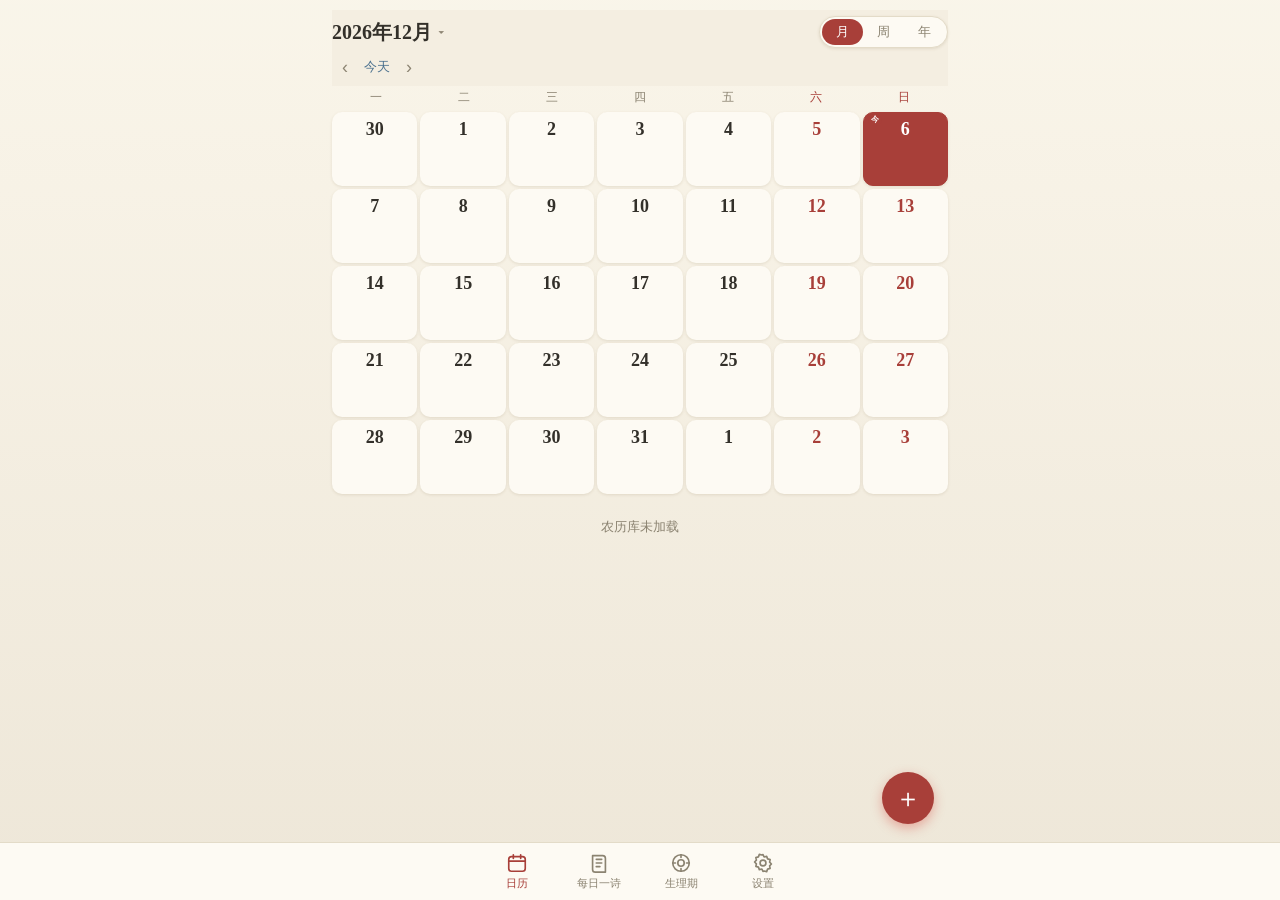
==== index.html @ 50128170 "诗词库扩充至300首并区分同名诗；界面改为古风视觉（宣纸底、朱砂点缀、楷体标题）" ====
<!DOCTYPE html>
<html lang="zh-CN">
<head>
  <meta charset="utf-8">
  <meta name="viewport" content="width=device-width, initial-scale=1, viewport-fit=cover">
  <meta name="theme-color" content="#a83f39">
  <meta name="description" content="无广告离线万年历：农历节气、法定节假日调休、黄历宜忌、日程提醒、生理期记录">
  <title>万年历</title>
  <meta name="apple-mobile-web-app-capable" content="yes">
  <meta name="mobile-web-app-capable" content="yes">
  <meta name="apple-mobile-web-app-status-bar-style" content="default">
  <meta name="apple-mobile-web-app-title" content="万年历">
  <link rel="manifest" href="manifest.webmanifest">
  <link rel="icon" href="icons/icon-192.png" type="image/png">
  <link rel="apple-touch-icon" href="icons/apple-touch-icon.png">
  <link rel="stylesheet" href="css/style.css">
</head>
<body>
  <div class="app">
    <main id="view-calendar" class="tab-view"></main>
    <main id="view-poem" class="tab-view" hidden></main>
    <main id="view-period" class="tab-view" hidden></main>
    <main id="view-settings" class="tab-view" hidden></main>
  </div>

  <div id="overlay-root"></div>
  <div id="picker-root" data-open="0"></div>
  <div id="history-root"></div>
  <div id="lock-root"></div>

  <nav class="tabbar">
    <button data-action="tab" data-tab="calendar" class="on">
      <svg viewBox="0 0 24 24"><rect x="3" y="5" width="18" height="16" rx="3"/><path d="M3 10h18M8 3v4M16 3v4"/></svg>
      日历
    </button>
    <button data-action="tab" data-tab="poem">
      <svg viewBox="0 0 24 24"><path d="M5 4h11a3 3 0 0 1 3 3v15H8a3 3 0 0 1-3-3z"/><path d="M9 8h6M9 12h6M9 16h4"/></svg>
      每日一诗
    </button>
    <button data-action="tab" data-tab="period">
      <svg viewBox="0 0 24 24"><circle cx="12" cy="12" r="9"/><path d="M12 3v3M12 18v3M3 12h3M18 12h3"/><circle cx="12" cy="12" r="3.5"/></svg>
      生理期
    </button>
    <button data-action="tab" data-tab="settings">
      <svg viewBox="0 0 24 24"><circle cx="12" cy="12" r="3.2"/><path d="M12 2.8l1.2 2.6 2.8-.6 1 2.7 2.8.8-.6 2.8 2 2-2 2 .6 2.8-2.8.8-1 2.7-2.8-.6L12 21.2l-1.2-2.6-2.8.6-1-2.7-2.8-.8.6-2.8-2-2 2-2-.6-2.8 2.8-.8 1-2.7 2.8.6z"/></svg>
      设置
    </button>
  </nav>

  <script src="js/lib/lunar.js"></script>
  <script type="module" src="js/app.js"></script>
</body>
</html>
---- css/style.css ----
/* 万年历 · 无广告离线版 · 古风视觉 */
:root {
  --bg: #f4eee1;           /* 宣纸 */
  --card: #fdfaf3;
  --text: #33302a;         /* 墨色 */
  --muted: #8b8371;
  --border: #e3dbc8;
  --accent: #a83f39;       /* 朱砂 */
  --accent-soft: #f6e7e0;
  --red: #a83f39;
  --orange: #b8763a;       /* 赭石 */
  --blue: #4a708e;         /* 黛蓝 */
  --green: #587b52;        /* 竹青 */
  --purple: #7c5f9e;       /* 青莲 */
  --rose: #c95c7c;         /* 海棠 */
  --shadow: 0 1px 3px rgba(110,90,50,.14);
}
@media (prefers-color-scheme: dark) {
  :root {
    --bg: #191611;         /* 暖夜 */
    --card: #221e17;
    --text: #e7e0d0;
    --muted: #9a917c;
    --border: #38321f;
    --accent: #cf6b5e;
    --accent-soft: #392823;
    --shadow: 0 1px 3px rgba(0,0,0,.45);
  }
}

* { box-sizing: border-box; -webkit-tap-highlight-color: transparent; }
html, body { margin: 0; padding: 0; }
body {
  background: var(--bg);
  background-image: linear-gradient(180deg, rgba(255,252,242,.5), rgba(120,95,50,.05));
  background-attachment: fixed;
  color: var(--text);
  font: 15px/1.5 -apple-system, "PingFang SC", "Microsoft YaHei", "Segoe UI", sans-serif;
  padding-bottom: calc(64px + env(safe-area-inset-bottom));
}
@media (prefers-color-scheme: dark) {
  body { background-image: linear-gradient(180deg, rgba(60,50,30,.25), rgba(0,0,0,.2)); }
}
/* 古风标题字：楷体/宋体 */
.tab-head b, .cal-head .title b, .card h4, .d-title b, .sub-head b,
.poem-title, .poem-body, .agenda h4, .mini h4, .cell .solar, .lock-card b {
  font-family: "Kaiti SC", "STKaiti", "KaiTi", "FZKai-Z03S", "Songti SC", "SimSun", serif;
}
button { font: inherit; color: inherit; background: none; border: 0; cursor: pointer; padding: 0; }
input, select, textarea {
  font: inherit; color: var(--text);
  background: var(--bg); border: 1px solid var(--border);
  border-radius: 8px; padding: 7px 10px; width: 100%; outline: none;
}
input:focus, select:focus, textarea:focus { border-color: var(--accent); }

.app { max-width: 640px; margin: 0 auto; }
.tab-view { padding: 10px 12px 16px; animation: fadein .18s ease; }
@keyframes fadein { from { opacity: .4; } to { opacity: 1; } }

/* ---------- 日历头部 ---------- */
.cal-head { position: sticky; top: 0; z-index: 5; background: var(--bg); padding: 6px 0 8px; }
.cal-head .row1 { display: flex; align-items: center; justify-content: space-between; }
.cal-head .title { font-size: 20px; display: flex; align-items: center; gap: 6px; }
.cal-head .title .chev { color: var(--muted); font-size: 13px; }
.seg { display: flex; background: var(--card); border: 1px solid var(--border); border-radius: 999px; padding: 2px; box-shadow: var(--shadow); }
.seg button { padding: 3px 14px; border-radius: 999px; color: var(--muted); font-size: 13px; }
.seg button.on { background: var(--accent); color: #fff; }
.cal-head .row2 { display: flex; align-items: center; gap: 6px; margin-top: 8px; }
.countdown { flex: 1; display: flex; align-items: center; gap: 6px; font-size: 12.5px; color: var(--muted); overflow: hidden; white-space: nowrap; }
.countdown b { color: var(--accent); }
.chip { background: var(--accent-soft); color: var(--accent); font-size: 11px; padding: 1px 8px; border-radius: 999px; flex-shrink: 0; }
.chip.hot { animation: pulse 1.6s infinite; }
@keyframes pulse { 50% { opacity: .55; } }

.icon-btn { color: var(--muted); padding: 4px 8px; border-radius: 8px; font-size: 16px; }
.icon-btn.sm { font-size: 18px; line-height: 1; padding: 2px 10px; }
.icon-btn:hover { background: var(--card); }
.link { color: var(--blue); font-size: 13px; }
.link.danger { color: var(--red); }

/* ---------- 周表头 / 月网格 ---------- */
.week-header { display: grid; grid-template-columns: repeat(7, 1fr); text-align: center; font-size: 12px; color: var(--muted); padding: 2px 0 6px; }
.week-header .red { color: var(--red); }
.month-grid { display: grid; grid-template-columns: repeat(7, 1fr); gap: 3px; }
.cell {
  position: relative; display: flex; flex-direction: column; align-items: center;
  height: 66px; padding: 5px 1px 3px; border-radius: 10px; overflow: hidden;
  background: var(--card); border: 1px solid transparent; box-shadow: var(--shadow);
}
.cell .solar { font-size: 17px; font-weight: 600; line-height: 1.25; }
.cell.red .solar { color: var(--red); }
.cell.workday .solar { color: var(--orange); }
.cell .sub {
  font-size: 10.5px; color: var(--muted); max-width: 100%; text-align: center;
  line-height: 1.3; overflow: hidden; word-break: break-all;
  display: -webkit-box; -webkit-line-clamp: 2; -webkit-box-orient: vertical;
}
.cell .sub.kind-festival { color: var(--accent); }
.cell .sub.kind-jieqi { color: var(--green); }
.cell .sub.on-period { color: var(--rose); }
.cell.today { border-color: var(--accent); }
.cell.today .solar::after {
  content: "今"; position: absolute; top: 1px; left: 4px;
  font-size: 8px; color: #fff; background: var(--accent);
  border-radius: 999px; padding: 0 3px; line-height: 1.5;
}
.cell.selected { background: var(--accent); border-color: var(--accent); }
.cell.selected .solar, .cell.selected .sub { color: #fff; }
.cell.selected .sub.kind-festival, .cell.selected .sub.kind-jieqi { color: #fff; }
.badge {
  position: absolute; top: 2px; right: 3px; font-size: 8.5px; line-height: 1;
  padding: 2px 3px; border-radius: 4px; color: #fff;
}
.badge.rest { background: var(--red); }
.badge.work { background: var(--orange); }
.marks { margin-top: auto; display: flex; align-items: center; justify-content: center; gap: 2px; min-height: 8px; width: 100%; }
.pbar { display: block; height: 4px; border-radius: 4px; flex: 1 1 auto; min-width: 10px; }
.pbar.k-period { background: var(--rose); }
.pbar.k-pred { background: transparent; border: 1.5px dashed var(--rose); }
.pbar.k-ovu { flex: 0 0 46%; background: var(--purple); }
.pbar.k-fertile { flex: 0 0 46%; background: var(--purple); opacity: .3; }
.dot { display: inline-block; width: 5px; height: 5px; border-radius: 50%; flex: none; }

/* ---------- 周视图 / 年视图 ---------- */
.week-strip .cell { min-height: 72px; }
.agenda { margin-top: 14px; }
.agenda h4 { margin: 0 0 8px; font-size: 14px; display: flex; justify-content: space-between; align-items: center; }
.year-grid { display: grid; grid-template-columns: repeat(3, 1fr); gap: 10px; }
.mini { background: var(--card); border-radius: 12px; padding: 8px 6px; box-shadow: var(--shadow); }
.mini h4 { margin: 0 0 6px; font-size: 13px; text-align: center; color: var(--text); }
.m-grid { display: grid; grid-template-columns: repeat(7, 1fr); gap: 1px; text-align: center; }
.m-cell { font-size: 10px; line-height: 1.9; border-radius: 4px; }
.m-cell.red { color: var(--red); }
.m-cell.work { color: var(--orange); }
.m-cell.today { background: var(--accent); color: #fff; }
.m-cell.dim { visibility: hidden; }

/* ---------- 悬浮按钮 / 底部导航 ---------- */
.fab {
  position: fixed; right: max(16px, calc(50% - 310px + 16px));
  bottom: calc(76px + env(safe-area-inset-bottom));
  width: 52px; height: 52px; border-radius: 50%;
  background: var(--accent); color: #fff; font-size: 26px;
  box-shadow: 0 4px 12px rgba(212,72,62,.4); z-index: 8;
}
.tabbar {
  position: fixed; left: 0; right: 0; bottom: 0; z-index: 9;
  display: flex; justify-content: center; gap: 10px;
  background: var(--card); border-top: 1px solid var(--border);
  padding: 6px 0 calc(6px + env(safe-area-inset-bottom));
}
.tabbar button {
  display: flex; flex-direction: column; align-items: center; gap: 1px;
  color: var(--muted); font-size: 11px; min-width: 72px; padding: 3px 0;
}
.tabbar button svg { width: 22px; height: 22px; fill: none; stroke: currentColor; stroke-width: 1.8; stroke-linecap: round; stroke-linejoin: round; }
.tabbar button.on { color: var(--accent); }

/* ---------- 卡片 / 通用 ---------- */
.tab-head { display: flex; align-items: baseline; gap: 10px; padding: 6px 2px 10px; }
.tab-head b { font-size: 20px; }
.muted { color: var(--muted); font-size: 12.5px; }
.center { text-align: center; }
.card { background: var(--card); border-radius: 14px; padding: 14px; margin-bottom: 12px; box-shadow: var(--shadow); }
.card h4 { margin: 0 0 10px; font-size: 14px; }
.kv { display: flex; justify-content: space-between; gap: 12px; padding: 4px 0; font-size: 13.5px; }
.kv span { color: var(--muted); flex-shrink: 0; }
.kv b { font-weight: 500; text-align: right; }
.empty { color: var(--muted); font-size: 13px; padding: 10px 0; text-align: center; }
.warn { background: var(--accent-soft); color: var(--accent); font-size: 12.5px; border-radius: 8px; padding: 8px 10px; }
.disclaimer { color: var(--muted); font-size: 11.5px; margin: 10px 0 0; text-align: center; }

.btn { border-radius: 10px; padding: 9px 18px; font-size: 14px; }
.btn.primary { background: var(--accent); color: #fff; }
.btn.ghost { border: 1px solid var(--border); color: var(--text); background: var(--card); }
.btn.danger { background: transparent; color: var(--red); border: 1px solid var(--red); }
.btn.sm { padding: 6px 14px; font-size: 13px; }
.form-btns { display: flex; gap: 8px; justify-content: flex-end; margin-top: 10px; flex-wrap: wrap; }
.file-btn { position: relative; overflow: hidden; display: inline-flex; align-items: center; }
.file-btn input { position: absolute; inset: 0; opacity: 0; cursor: pointer; }

/* ---------- 当日详情（内联在日历下方） ---------- */
.day-panel { margin-top: 12px; }
.d-head { display: flex; align-items: center; gap: 6px; margin-bottom: 10px; }
/* ---------- 编辑页（底部抽屉） ---------- */
.sheet-backdrop { position: fixed; inset: 0; background: rgba(0,0,0,.42); z-index: 20; animation: fadein .18s ease; }
.sheet-card {
  position: fixed; left: 50%; transform: translateX(-50%);
  bottom: 0; width: 100%; max-width: 640px; max-height: 88vh; overflow-y: auto;
  background: var(--bg); border-radius: 18px 18px 0 0; z-index: 21;
  padding: 12px 14px calc(20px + env(safe-area-inset-bottom));
  animation: slideup .22s ease;
}
.sheet-card.small { max-height: 70vh; }
@keyframes slideup { from { transform: translate(-50%, 40px); opacity: .5; } }
.d-head { display: flex; align-items: center; gap: 6px; margin-bottom: 10px; }
.d-title { flex: 1; display: flex; flex-direction: column; }
.d-title b { font-size: 17px; }
.d-title span { font-size: 12.5px; color: var(--muted); }
.chips { display: flex; flex-wrap: wrap; gap: 6px; margin-bottom: 10px; }
.fchip {
  display: inline-flex; align-items: center; gap: 4px;
  background: var(--accent-soft); color: var(--accent);
  font-size: 12.5px; border-radius: 999px; padding: 3px 6px 3px 10px;
}
.fchip.j { background: rgba(58,166,117,.12); color: var(--green); }
.fadd { color: inherit; font-weight: 700; padding: 0 4px; font-size: 13px; }

.yiji { display: grid; grid-template-columns: 1fr 1fr; gap: 8px; margin-bottom: 8px; }
.yj { border-radius: 10px; padding: 8px 10px; font-size: 12.5px; line-height: 1.7; }
.yj label { display: inline-block; font-weight: 700; margin-right: 6px; color: #fff; border-radius: 6px; padding: 0 7px; font-size: 12px; }
.yj.yi { background: rgba(58,166,117,.1); } .yj.yi label { background: var(--green); }
.yj.ji { background: rgba(212,72,62,.08); } .yj.ji label { background: var(--red); }
.almanac { border-top: 1px dashed var(--border); padding-top: 6px; }
.tip-card .tip { margin: 0; font-size: 13.5px; line-height: 1.8; color: var(--text); }
.tip-card h4 { color: var(--green); }

/* ---------- 每日一诗 ---------- */
.poem-card { text-align: center; padding: 20px 16px 14px; }
.poem-title { margin: 2px 0 4px; font-size: 21px; letter-spacing: 1px; }
.poem-author { color: var(--muted); font-size: 13px; margin-bottom: 14px; }
.poem-author .chip { margin-left: 6px; }
.poem-body {
  font-size: 16.5px; line-height: 2.15; color: var(--text);
  font-family: "Kaiti SC", "KaiTi", "STKaiti", "Songti SC", "SimSun", serif;
}.poem-divider { border-top: 1px dashed var(--border); margin: 16px 24px 12px; }
.poem-tr { text-align: left; background: var(--bg); border-radius: 10px; padding: 10px 14px; }
.poem-tr label { font-size: 12px; color: var(--muted); display: block; margin-bottom: 4px; }
.poem-tr p { margin: 0; font-size: 13.5px; line-height: 1.9; }

/* ---------- 日程行 ---------- */
.ev-row { display: flex; align-items: flex-start; gap: 8px; padding: 8px 0; border-bottom: 1px solid var(--border); }
.ev-row:last-of-type { border-bottom: 0; }
.ev-row.done .ev-title { text-decoration: line-through; color: var(--muted); }
.check {
  width: 20px; height: 20px; border: 1.5px solid var(--muted); border-radius: 50%;
  color: #fff; font-size: 12px; line-height: 1; flex-shrink: 0; margin-top: 2px;
}
.check.on { background: var(--green); border-color: var(--green); }
.ev-main { flex: 1; }
.ev-title { font-size: 14.5px; }
.ev-meta { font-size: 12px; color: var(--muted); display: flex; align-items: center; gap: 4px; margin-top: 2px; }
.ev-note { font-size: 12.5px; color: var(--muted); margin-top: 2px; }

/* ---------- 生理期 ---------- */
.period-card .p-status { display: flex; align-items: center; gap: 8px; font-size: 15.5px; font-weight: 600; }
.p-status.big { font-size: 17px; }
.pdot { width: 10px; height: 10px; border-radius: 50%; background: var(--muted); flex-shrink: 0; }
.pdot.period { background: var(--rose); }
.pdot.predicted-period { background: transparent; border: 2px dashed var(--rose); }
.pdot.ovulation { background: var(--purple); }
.pdot.fertile { background: var(--purple); opacity: .45; }
.p-sub { color: var(--muted); font-size: 12.5px; margin-top: 6px; }
.p-grid { display: grid; grid-template-columns: 1fr 1fr; gap: 8px; margin-top: 10px; }
.p-grid > div { background: var(--bg); border-radius: 10px; padding: 8px 10px; }
.p-grid span { display: block; font-size: 11.5px; color: var(--muted); }
.p-grid b { font-size: 13.5px; }
.p-btns { display: flex; gap: 8px; margin-top: 12px; flex-wrap: wrap; }
.stepper-row { display: flex; justify-content: space-between; align-items: center; padding: 7px 0; font-size: 14px; gap: 10px; }
.stepper-row > span { flex-shrink: 0; }
.stepper-row > input { max-width: 130px; }
.stepper { display: flex; align-items: center; gap: 2px; background: var(--bg); border-radius: 999px; padding: 2px; }
.stepper button { width: 30px; height: 30px; border-radius: 50%; font-size: 16px; color: var(--accent); }
.stepper b { min-width: 52px; text-align: center; font-size: 13.5px; }
.toggle { width: 44px; height: 26px; border-radius: 999px; background: var(--border); position: relative; transition: background .2s; }
.toggle i { position: absolute; top: 3px; left: 3px; width: 20px; height: 20px; border-radius: 50%; background: #fff; transition: left .2s; }
.toggle.on { background: var(--green); }
.toggle.on i { left: 21px; }
.rec-label { font-size: 12px; color: var(--muted); padding: 8px 0 2px; border-top: 1px solid var(--border); margin-top: 6px; }
.rec-row { display: flex; justify-content: space-between; align-items: center; gap: 8px; padding: 8px 0; border-bottom: 1px solid var(--border); font-size: 13.5px; }
.rec-row:last-child { border-bottom: 0; }
.rec-ops { display: flex; gap: 10px; flex-shrink: 0; }

/* ---------- 全屏子页面（历史记录等） ---------- */
.subpage {
  position: fixed; top: 0; bottom: 0; left: 50%; transform: translateX(-50%);
  width: 100%; max-width: 640px; z-index: 30;
  background: var(--bg); display: flex; flex-direction: column;
  animation: fadein .18s ease;
}
.sub-head { display: flex; align-items: center; gap: 12px; padding: 14px 14px 12px; border-bottom: 1px solid var(--border); }
.sub-head b { font-size: 18px; }
.back-btn { color: var(--accent); font-size: 14.5px; padding: 4px 0 4px 8px; margin-left: auto; }
.sub-body { flex: 1; overflow-y: auto; padding: 12px 14px calc(24px + env(safe-area-inset-bottom)); }

/* ---------- 表单 ---------- */
.form { display: flex; flex-direction: column; gap: 10px; }
.form label { display: flex; flex-direction: column; gap: 4px; font-size: 12.5px; color: var(--muted); }
.form input, .form select, .form textarea { color: var(--text); font-size: 14.5px; }
.grid2 { display: grid; grid-template-columns: 1fr 1fr; gap: 10px; }
.jump { display: flex; gap: 8px; margin: 12px 0 8px; }
.jump .btn { white-space: nowrap; flex: none; }
.month-btns { display: grid; grid-template-columns: repeat(4, 1fr); gap: 8px; }
.month-btns button { background: var(--card); border: 1px solid var(--border); border-radius: 10px; padding: 9px 0; font-size: 14px; }
.month-btns button.on { background: var(--accent); color: #fff; border-color: var(--accent); }
.year-nav { display: flex; align-items: center; justify-content: center; gap: 18px; margin-bottom: 12px; font-size: 17px; }

/* ---------- 提示条 / 锁屏 ---------- */
.toast {
  position: fixed; left: 50%; bottom: calc(84px + env(safe-area-inset-bottom));
  transform: translateX(-50%) translateY(10px); z-index: 40;
  background: #33373d; color: #fff; font-size: 13px;
  border-radius: 999px; padding: 8px 18px; opacity: 0; pointer-events: none;
  transition: all .22s ease; max-width: 86vw;
}
.toast.show { opacity: 1; transform: translateX(-50%); }
.toast.err { background: var(--red); }
.lock { position: fixed; inset: 0; z-index: 100; background: var(--bg); display: flex; align-items: center; justify-content: center; }
.lock-card { display: flex; flex-direction: column; gap: 12px; align-items: center; width: 260px; }
.lock-icon { font-size: 40px; }
.lock-card input { text-align: center; letter-spacing: 6px; font-size: 18px; }
.lock-err { color: var(--red); font-size: 12.5px; min-height: 18px; margin: 0; }

@media (min-width: 480px) {
  .cell { height: 74px; }
  .cell .solar { font-size: 18px; }
}
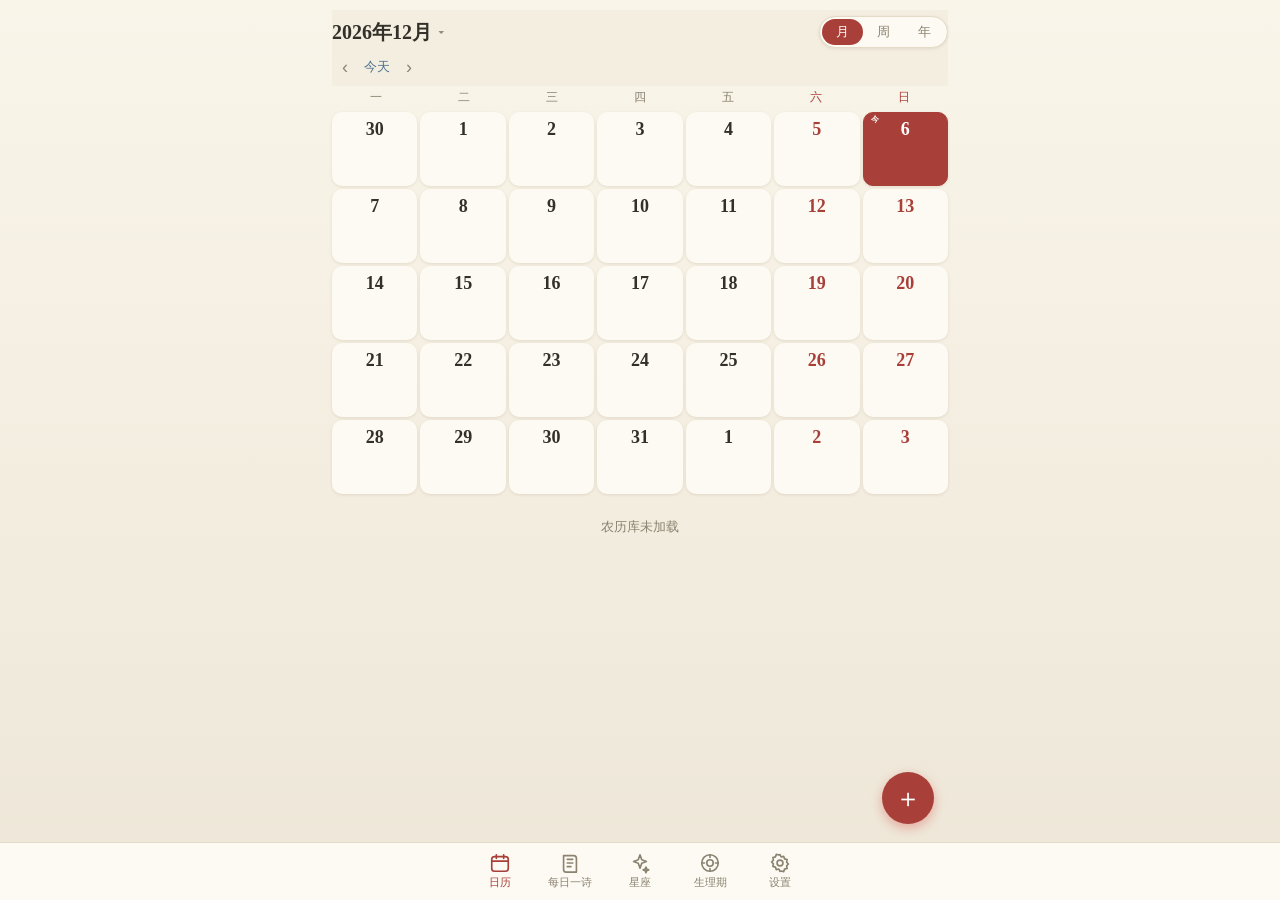
==== commit 8a9a0750: "新增星座运势标签页：12星座每日运势本地生成，文案200-300字" ====
--- a/index.html
+++ b/index.html
@@ -19,6 +19,7 @@
   <div class="app">
     <main id="view-calendar" class="tab-view"></main>
     <main id="view-poem" class="tab-view" hidden></main>
+    <main id="view-zodiac" class="tab-view" hidden></main>
     <main id="view-period" class="tab-view" hidden></main>
     <main id="view-settings" class="tab-view" hidden></main>
   </div>
@@ -37,6 +38,10 @@
       <svg viewBox="0 0 24 24"><path d="M5 4h11a3 3 0 0 1 3 3v15H8a3 3 0 0 1-3-3z"/><path d="M9 8h6M9 12h6M9 16h4"/></svg>
       每日一诗
     </button>
+    <button data-action="tab" data-tab="zodiac">
+      <svg viewBox="0 0 24 24"><path d="M12 3l1.9 5.4L19 10.3l-5.1 1.9L12 17.6l-1.9-5.4L5 10.3l5.1-1.9z"/><path d="M18.5 16.5l.8 2.2 2.2.8-2.2.8-.8 2.2-.8-2.2-2.2-.8 2.2-.8z"/></svg>
+      星座
+    </button>
     <button data-action="tab" data-tab="period">
       <svg viewBox="0 0 24 24"><circle cx="12" cy="12" r="9"/><path d="M12 3v3M12 18v3M3 12h3M18 12h3"/><circle cx="12" cy="12" r="3.5"/></svg>
       生理期
--- a/css/style.css
+++ b/css/style.css
@@ -146,13 +146,13 @@
 }
 .tabbar {
   position: fixed; left: 0; right: 0; bottom: 0; z-index: 9;
-  display: flex; justify-content: center; gap: 10px;
+  display: flex; justify-content: center; gap: 6px;
   background: var(--card); border-top: 1px solid var(--border);
   padding: 6px 0 calc(6px + env(safe-area-inset-bottom));
 }
 .tabbar button {
   display: flex; flex-direction: column; align-items: center; gap: 1px;
-  color: var(--muted); font-size: 11px; min-width: 72px; padding: 3px 0;
+  color: var(--muted); font-size: 10.5px; min-width: 64px; padding: 3px 0;
 }
 .tabbar button svg { width: 22px; height: 22px; fill: none; stroke: currentColor; stroke-width: 1.8; stroke-linecap: round; stroke-linejoin: round; }
 .tabbar button.on { color: var(--accent); }
@@ -228,6 +228,30 @@
 .poem-tr { text-align: left; background: var(--bg); border-radius: 10px; padding: 10px 14px; }
 .poem-tr label { font-size: 12px; color: var(--muted); display: block; margin-bottom: 4px; }
 .poem-tr p { margin: 0; font-size: 13.5px; line-height: 1.9; }
+
+/* ---------- 星座运势 ---------- */
+.zg-grid { display: grid; grid-template-columns: repeat(3, 1fr); gap: 8px; margin-bottom: 12px; }
+.zg-cell {
+  display: flex; flex-direction: column; align-items: center; gap: 2px;
+  background: var(--card); border: 1px solid var(--border); border-radius: 10px;
+  padding: 9px 0 7px; font-size: 12px; color: var(--muted); box-shadow: var(--shadow);
+}
+.zg-cell .zg-sym { font-size: 19px; line-height: 1.2; color: var(--text); }
+.zg-cell.on { border-color: var(--accent); color: var(--accent); background: var(--accent-soft); }
+.zg-cell.on .zg-sym { color: var(--accent); }
+.zg-head { display: flex; align-items: center; gap: 12px; margin-bottom: 12px; }
+.zg-big { font-size: 36px; line-height: 1; color: var(--accent); }
+.zg-head b { font-size: 19px; display: block; }
+.zg-head span { font-size: 12px; color: var(--muted); display: block; margin-top: 2px; }
+.zg-rates { display: grid; grid-template-columns: 1fr 1fr; gap: 6px 16px; margin-bottom: 10px; }
+.zg-rate { display: flex; justify-content: space-between; align-items: baseline; font-size: 13px; color: var(--muted); }
+.zg-rate b { color: var(--accent); letter-spacing: 1px; font-weight: 400; }
+.zg-lucky {
+  display: flex; gap: 6px 14px; flex-wrap: wrap; font-size: 12.5px; color: var(--muted);
+  background: var(--bg); border-radius: 8px; padding: 8px 12px; margin-bottom: 10px;
+}
+.zg-lucky b { color: var(--text); font-weight: 500; }
+.zg-text { margin: 0; font-size: 14px; line-height: 1.95; text-align: justify; }
 
 /* ---------- 日程行 ---------- */
 .ev-row { display: flex; align-items: flex-start; gap: 8px; padding: 8px 0; border-bottom: 1px solid var(--border); }
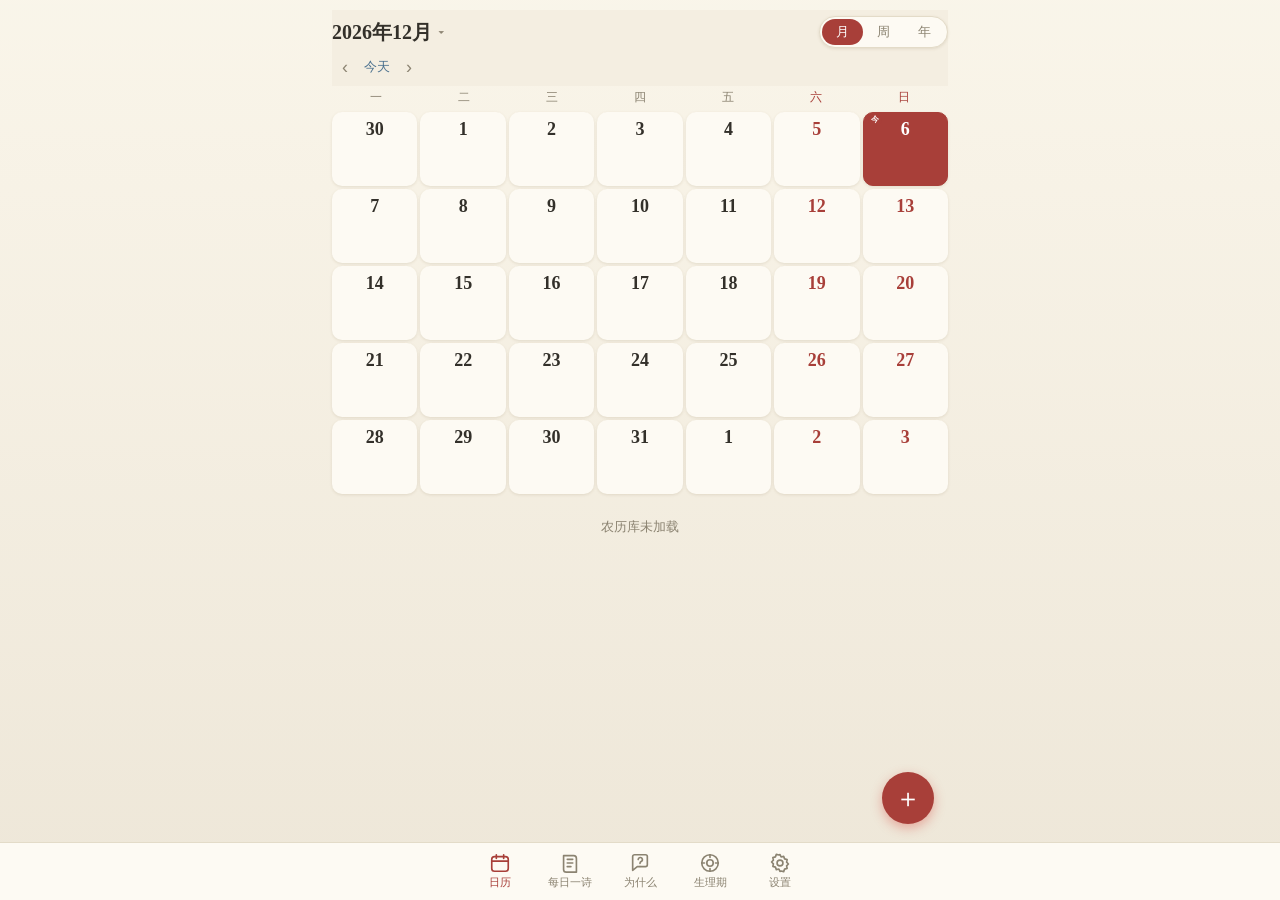
==== commit 2cdb58b3: "星座运势替换为十万个为什么：10个经典科普问答，每日一问+随机换一个" ====
--- a/index.html
+++ b/index.html
@@ -19,7 +19,7 @@
   <div class="app">
     <main id="view-calendar" class="tab-view"></main>
     <main id="view-poem" class="tab-view" hidden></main>
-    <main id="view-zodiac" class="tab-view" hidden></main>
+    <main id="view-why" class="tab-view" hidden></main>
     <main id="view-period" class="tab-view" hidden></main>
     <main id="view-settings" class="tab-view" hidden></main>
   </div>
@@ -38,9 +38,9 @@
       <svg viewBox="0 0 24 24"><path d="M5 4h11a3 3 0 0 1 3 3v15H8a3 3 0 0 1-3-3z"/><path d="M9 8h6M9 12h6M9 16h4"/></svg>
       每日一诗
     </button>
-    <button data-action="tab" data-tab="zodiac">
-      <svg viewBox="0 0 24 24"><path d="M12 3l1.9 5.4L19 10.3l-5.1 1.9L12 17.6l-1.9-5.4L5 10.3l5.1-1.9z"/><path d="M18.5 16.5l.8 2.2 2.2.8-2.2.8-.8 2.2-.8-2.2-2.2-.8 2.2-.8z"/></svg>
-      星座
+    <button data-action="tab" data-tab="why">
+      <svg viewBox="0 0 24 24"><path d="M4 5a2 2 0 0 1 2-2h12a2 2 0 0 1 2 2v9a2 2 0 0 1-2 2H9l-5 4z"/><path d="M10 8.3a2.3 2.3 0 1 1 3.2 2.1c-.8.4-1.2 1-1.2 1.8v.3"/><path d="M12 15.8h.01"/></svg>
+      为什么
     </button>
     <button data-action="tab" data-tab="period">
       <svg viewBox="0 0 24 24"><circle cx="12" cy="12" r="9"/><path d="M12 3v3M12 18v3M3 12h3M18 12h3"/><circle cx="12" cy="12" r="3.5"/></svg>
--- a/css/style.css
+++ b/css/style.css
@@ -43,7 +43,7 @@
 }
 /* 古风标题字：楷体/宋体 */
 .tab-head b, .cal-head .title b, .card h4, .d-title b, .sub-head b,
-.poem-title, .poem-body, .agenda h4, .mini h4, .cell .solar, .lock-card b {
+.poem-title, .poem-body, .agenda h4, .mini h4, .cell .solar, .lock-card b, .why-q {
   font-family: "Kaiti SC", "STKaiti", "KaiTi", "FZKai-Z03S", "Songti SC", "SimSun", serif;
 }
 button { font: inherit; color: inherit; background: none; border: 0; cursor: pointer; padding: 0; }
@@ -229,29 +229,12 @@
 .poem-tr label { font-size: 12px; color: var(--muted); display: block; margin-bottom: 4px; }
 .poem-tr p { margin: 0; font-size: 13.5px; line-height: 1.9; }
 
-/* ---------- 星座运势 ---------- */
-.zg-grid { display: grid; grid-template-columns: repeat(3, 1fr); gap: 8px; margin-bottom: 12px; }
-.zg-cell {
-  display: flex; flex-direction: column; align-items: center; gap: 2px;
-  background: var(--card); border: 1px solid var(--border); border-radius: 10px;
-  padding: 9px 0 7px; font-size: 12px; color: var(--muted); box-shadow: var(--shadow);
-}
-.zg-cell .zg-sym { font-size: 19px; line-height: 1.2; color: var(--text); }
-.zg-cell.on { border-color: var(--accent); color: var(--accent); background: var(--accent-soft); }
-.zg-cell.on .zg-sym { color: var(--accent); }
-.zg-head { display: flex; align-items: center; gap: 12px; margin-bottom: 12px; }
-.zg-big { font-size: 36px; line-height: 1; color: var(--accent); }
-.zg-head b { font-size: 19px; display: block; }
-.zg-head span { font-size: 12px; color: var(--muted); display: block; margin-top: 2px; }
-.zg-rates { display: grid; grid-template-columns: 1fr 1fr; gap: 6px 16px; margin-bottom: 10px; }
-.zg-rate { display: flex; justify-content: space-between; align-items: baseline; font-size: 13px; color: var(--muted); }
-.zg-rate b { color: var(--accent); letter-spacing: 1px; font-weight: 400; }
-.zg-lucky {
-  display: flex; gap: 6px 14px; flex-wrap: wrap; font-size: 12.5px; color: var(--muted);
-  background: var(--bg); border-radius: 8px; padding: 8px 12px; margin-bottom: 10px;
-}
-.zg-lucky b { color: var(--text); font-weight: 500; }
-.zg-text { margin: 0; font-size: 14px; line-height: 1.95; text-align: justify; }
+/* ---------- 十万个为什么 ---------- */
+.why-card { padding-bottom: 12px; }
+.why-q { margin: 12px 0 12px; font-size: 19px; line-height: 1.6; }
+.why-a { text-align: left; background: var(--bg); border-radius: 10px; padding: 10px 14px; }
+.why-a label { font-size: 12px; color: var(--muted); display: block; margin-bottom: 4px; }
+.why-a p { margin: 0; font-size: 13.5px; line-height: 1.95; text-align: justify; }
 
 /* ---------- 日程行 ---------- */
 .ev-row { display: flex; align-items: flex-start; gap: 8px; padding: 8px 0; border-bottom: 1px solid var(--border); }
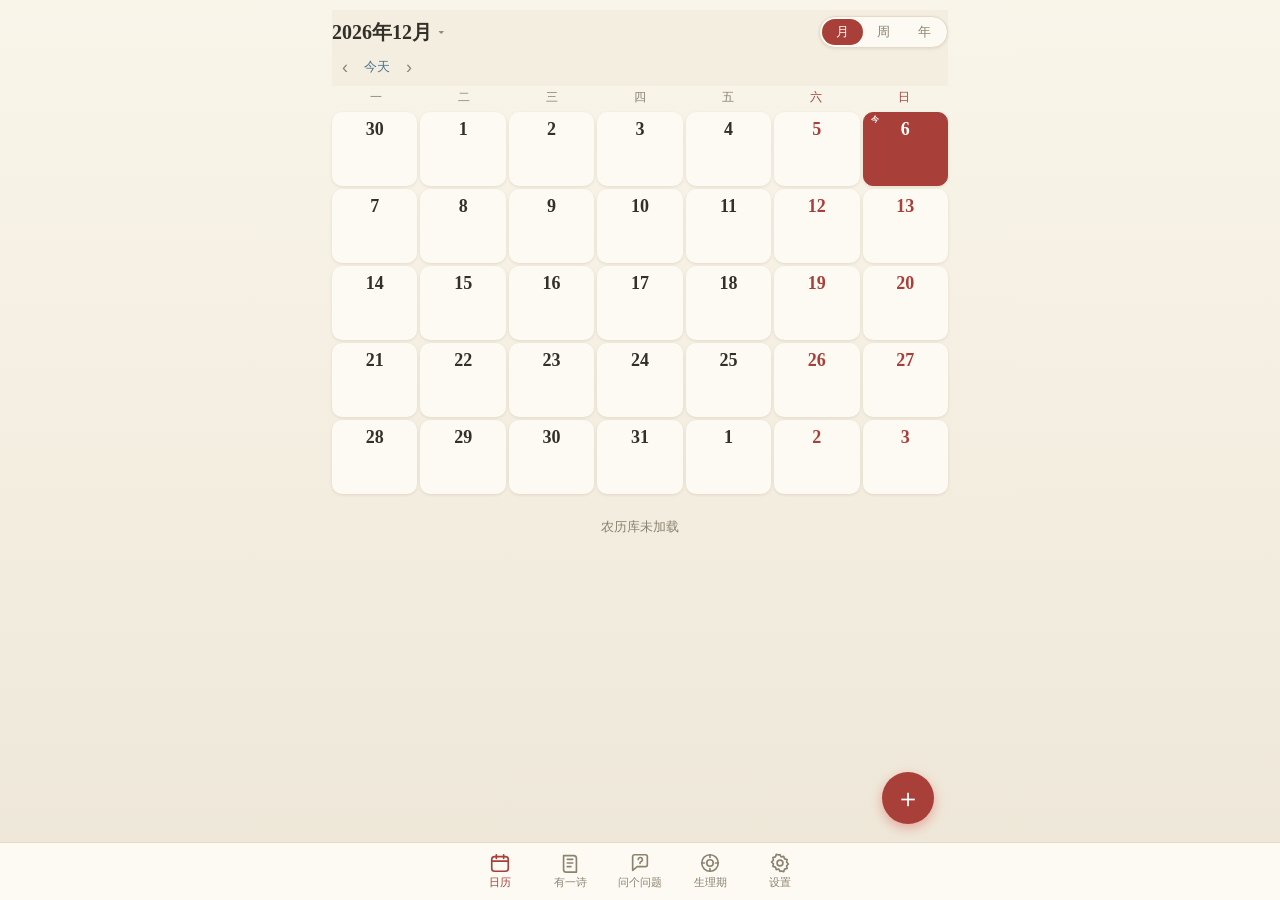
==== commit 25e0093d: "每日一诗更名有一诗并隐藏总数；为什么页隐藏随机字样，底部标签改为问个问题" ====
--- a/index.html
+++ b/index.html
@@ -36,11 +36,11 @@
     </button>
     <button data-action="tab" data-tab="poem">
       <svg viewBox="0 0 24 24"><path d="M5 4h11a3 3 0 0 1 3 3v15H8a3 3 0 0 1-3-3z"/><path d="M9 8h6M9 12h6M9 16h4"/></svg>
-      每日一诗
+      有一诗
     </button>
     <button data-action="tab" data-tab="why">
       <svg viewBox="0 0 24 24"><path d="M4 5a2 2 0 0 1 2-2h12a2 2 0 0 1 2 2v9a2 2 0 0 1-2 2H9l-5 4z"/><path d="M10 8.3a2.3 2.3 0 1 1 3.2 2.1c-.8.4-1.2 1-1.2 1.8v.3"/><path d="M12 15.8h.01"/></svg>
-      为什么
+      问个问题
     </button>
     <button data-action="tab" data-tab="period">
       <svg viewBox="0 0 24 24"><circle cx="12" cy="12" r="9"/><path d="M12 3v3M12 18v3M3 12h3M18 12h3"/><circle cx="12" cy="12" r="3.5"/></svg>
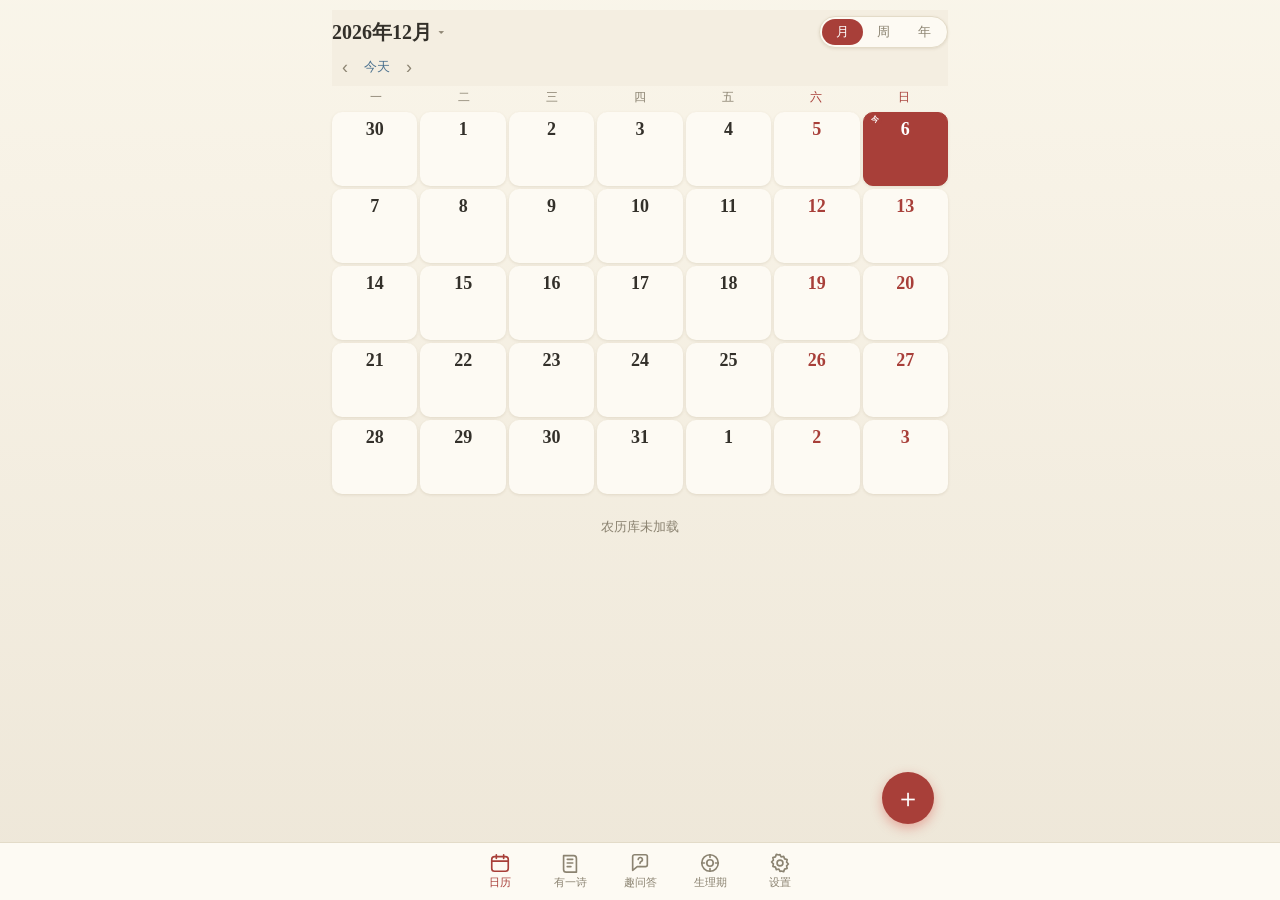
==== commit 35054f57: "底部标签「问个问题」改为「趣问答」" ====
--- a/index.html
+++ b/index.html
@@ -40,7 +40,7 @@
     </button>
     <button data-action="tab" data-tab="why">
       <svg viewBox="0 0 24 24"><path d="M4 5a2 2 0 0 1 2-2h12a2 2 0 0 1 2 2v9a2 2 0 0 1-2 2H9l-5 4z"/><path d="M10 8.3a2.3 2.3 0 1 1 3.2 2.1c-.8.4-1.2 1-1.2 1.8v.3"/><path d="M12 15.8h.01"/></svg>
-      问个问题
+      趣问答
     </button>
     <button data-action="tab" data-tab="period">
       <svg viewBox="0 0 24 24"><circle cx="12" cy="12" r="9"/><path d="M12 3v3M12 18v3M3 12h3M18 12h3"/><circle cx="12" cy="12" r="3.5"/></svg>
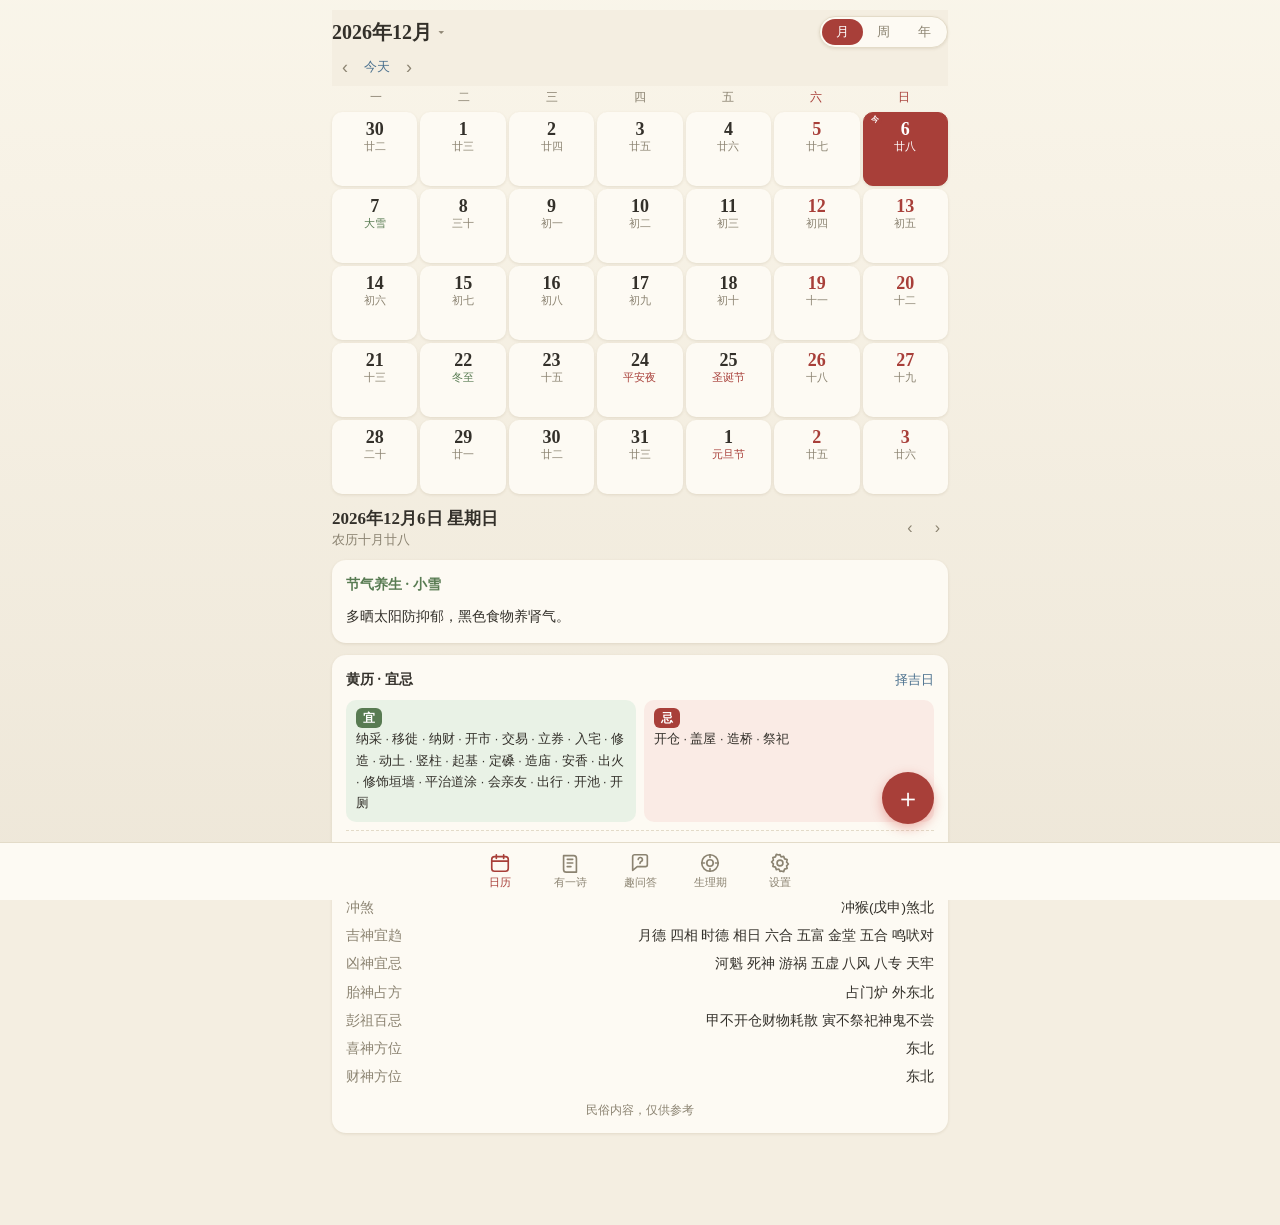
==== commit 0c34d8c8: "冷启动优化：lunar库压缩426→327KB并defer加载，诗词/问答/择吉日/在线更新按需加载，首屏渲染不等节假日数据，新增启动画面" ====
--- a/index.html
+++ b/index.html
@@ -14,8 +14,16 @@
   <link rel="icon" href="icons/icon-192.png" type="image/png">
   <link rel="apple-touch-icon" href="icons/apple-touch-icon.png">
   <link rel="stylesheet" href="css/style.css">
+  <link rel="preload" href="js/lib/lunar.js" as="script">
 </head>
 <body>
+  <div id="splash">
+    <div class="splash-box">
+      <svg class="splash-icon" viewBox="0 0 512 512"><rect width="512" height="512" rx="104" fill="#a83f39"/><rect x="96" y="120" width="320" height="300" rx="28" fill="#ffffff"/><path d="M96 148c0-15.5 12.5-28 28-28h264c15.5 0 28 12.5 28 28v52H96z" fill="#8f2e26"/><rect x="160" y="64" width="26" height="88" rx="13" fill="#8f2e26"/><rect x="326" y="64" width="26" height="88" rx="13" fill="#8f2e26"/><text x="256" y="368" font-family="'PingFang SC','Microsoft YaHei',sans-serif" font-size="140" font-weight="700" text-anchor="middle" fill="#a83f39">历</text></svg>
+      <b>万年历</b>
+      <span class="splash-spin"></span>
+    </div>
+  </div>
   <div class="app">
     <main id="view-calendar" class="tab-view"></main>
     <main id="view-poem" class="tab-view" hidden></main>
@@ -27,6 +35,7 @@
   <div id="overlay-root"></div>
   <div id="picker-root" data-open="0"></div>
   <div id="history-root"></div>
+  <div id="jiri-root"></div>
   <div id="lock-root"></div>
 
   <nav class="tabbar">
@@ -52,7 +61,7 @@
     </button>
   </nav>
 
-  <script src="js/lib/lunar.js"></script>
+  <script defer src="js/lib/lunar.js"></script>
   <script type="module" src="js/app.js"></script>
 </body>
 </html>
--- a/css/style.css
+++ b/css/style.css
@@ -215,6 +215,31 @@
 .almanac { border-top: 1px dashed var(--border); padding-top: 6px; }
 .tip-card .tip { margin: 0; font-size: 13.5px; line-height: 1.8; color: var(--text); }
 .tip-card h4 { color: var(--green); }
+.card-head { display: flex; align-items: center; justify-content: space-between; margin-bottom: 10px; }
+.card-head h4 { margin: 0; }
+
+/* ---------- 择吉日 ---------- */
+.jiri-cats { display: flex; gap: 8px; margin-bottom: 14px; flex-wrap: wrap; }
+.jiri-cat {
+  border: 1px solid var(--border); background: var(--card); border-radius: 999px;
+  padding: 6px 18px; font-size: 13.5px; color: var(--muted);
+}
+.jiri-cat.on { background: var(--accent); border-color: var(--accent); color: #fff; }
+.jiri-events { display: grid; grid-template-columns: repeat(3, 1fr); gap: 8px; }
+.jiri-item {
+  background: var(--card); border: 1px solid var(--border); border-radius: 10px;
+  padding: 14px 4px; font-size: 13.5px; box-shadow: var(--shadow);
+}
+.jiri-item:active { border-color: var(--accent); color: var(--accent); }
+.jiri-day {
+  display: flex; justify-content: space-between; align-items: center; gap: 10px;
+  width: 100%; text-align: left; padding: 10px 0;
+  border-bottom: 1px solid var(--border);
+}
+.jiri-day:last-child { border-bottom: 0; }
+.jd-left b { font-size: 14.5px; }
+.jd-left span { display: block; font-size: 12px; color: var(--muted); margin-top: 2px; }
+.jd-yi { font-size: 12.5px; color: var(--accent); flex-shrink: 0; }
 
 /* ---------- 每日一诗 ---------- */
 .poem-card { text-align: center; padding: 20px 16px 14px; }
@@ -323,3 +348,16 @@
   .cell { height: 74px; }
   .cell .solar { font-size: 18px; }
 }
+
+/* ---------- 启动画面 ---------- */
+#splash {
+  position: fixed; inset: 0; z-index: 200;
+  display: flex; align-items: center; justify-content: center;
+  background: var(--bg); transition: opacity .25s ease;
+}
+#splash.hide { opacity: 0; pointer-events: none; }
+.splash-box { display: flex; flex-direction: column; align-items: center; gap: 12px; }
+.splash-icon { width: 84px; height: 84px; }
+.splash-box b { font-size: 22px; letter-spacing: 6px; color: var(--accent); font-family: "Kaiti SC", "STKaiti", "KaiTi", serif; text-indent: 6px; }
+.splash-spin { width: 18px; height: 18px; border: 2px solid var(--border); border-top-color: var(--accent); border-radius: 50%; animation: splashspin .8s linear infinite; }
+@keyframes splashspin { to { transform: rotate(360deg); } }
